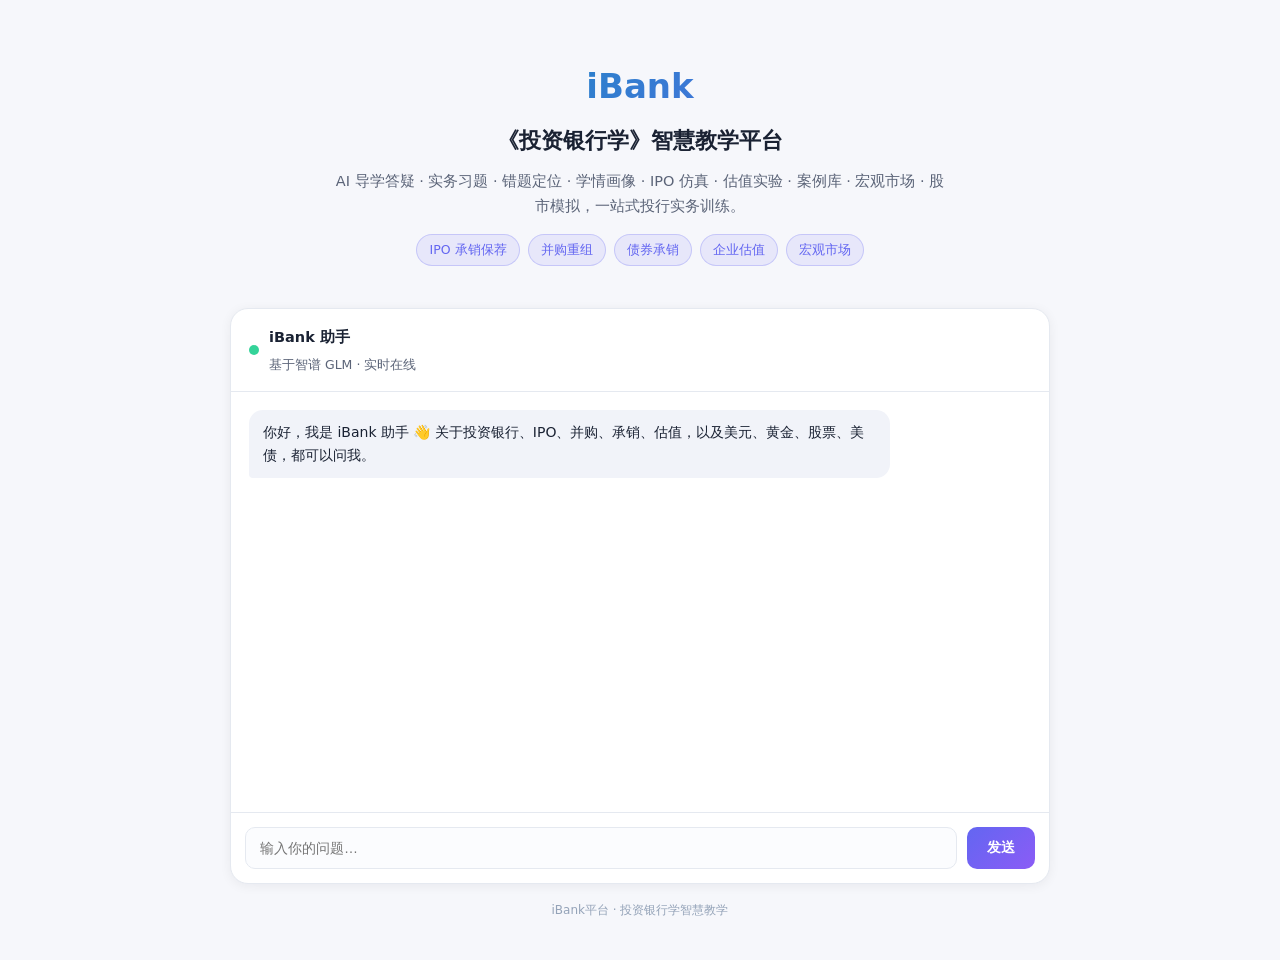
==== ai-chat.html @ f3068452 "Add files via upload" ====
<!DOCTYPE html>
<html lang="zh-CN">
<head>
<meta charset="UTF-8" />
<meta name="viewport" content="width=device-width, initial-scale=1.0" />
<title>iBank平台 · AI 智能问答</title>
<style>
  :root {
    --bg: #f6f7fb;
    --card: #ffffff;
    --border: #e5e9f0;
    --text: #1a2233;
    --muted: #5b6478;
    --accent: #6366f1;
    --cyan: #0891b2;
  }
  * { box-sizing: border-box; margin: 0; padding: 0; }
  body {
    font-family: "PingFang SC", "Microsoft YaHei", system-ui, sans-serif;
    background: var(--bg); color: var(--text); line-height: 1.7;
    min-height: 100vh;
  }
  .wrap { max-width: 860px; margin: 0 auto; padding: 28px 20px 40px; }

  /* ===== 上半部分：静态项目介绍（保底展示） ===== */
  .hero { text-align: center; padding: 30px 20px 22px; }
  .hero .logo { font-size: 34px; font-weight: 800;
    background: linear-gradient(135deg, #0891b2, #6366f1);
    -webkit-background-clip: text; background-clip: text; color: transparent; }
  .hero h1 { font-size: 22px; margin-top: 6px; }
  .hero p { color: var(--muted); font-size: 14.5px; margin-top: 10px; max-width: 620px; margin-left: auto; margin-right: auto; }
  .tags { display: flex; flex-wrap: wrap; gap: 8px; justify-content: center; margin-top: 16px; }
  .tag { font-size: 12.5px; color: var(--accent); background: rgba(99,102,241,0.1);
    border: 1px solid rgba(99,102,241,0.25); padding: 4px 12px; border-radius: 999px; }

  /* ===== 下半部分：AI 对话区 ===== */
  .chat-card {
    background: var(--card); border: 1px solid var(--border); border-radius: 18px;
    box-shadow: 0 2px 12px rgba(16,24,40,0.06); overflow: hidden; margin-top: 20px;
  }
  .chat-head { padding: 14px 18px; border-bottom: 1px solid var(--border); display: flex; align-items: center; gap: 10px; }
  .chat-head .dot { width: 10px; height: 10px; border-radius: 50%; background: #34d399; }
  .chat-head b { font-size: 14.5px; }
  .chat-head span { font-size: 12.5px; color: var(--muted); }
  .chat-body { height: 420px; overflow-y: auto; padding: 18px; display: flex; flex-direction: column; gap: 12px; }
  .msg { max-width: 82%; padding: 11px 14px; border-radius: 14px; font-size: 14px; line-height: 1.65; white-space: pre-wrap; word-break: break-word; }
  .msg.bot { align-self: flex-start; background: #f1f3f9; color: var(--text); border-bottom-left-radius: 4px; }
  .msg.user { align-self: flex-end; background: linear-gradient(135deg, #6366f1, #8b5cf6); color: #fff; border-bottom-right-radius: 4px; }
  .msg .cursor { display: inline-block; width: 8px; height: 15px; background: var(--accent); vertical-align: text-bottom; animation: blink 0.9s steps(2) infinite; margin-left: 2px; }
  @keyframes blink { 50% { opacity: 0; } }
  .chat-input { display: flex; gap: 10px; padding: 14px; border-top: 1px solid var(--border); }
  .chat-input input { flex: 1; height: 42px; padding: 0 14px; border-radius: 10px;
    border: 1px solid var(--border); background: #fbfcfe; font-size: 14px; color: var(--text); outline: none; }
  .chat-input input:focus { border-color: var(--accent); }
  .chat-input button { height: 42px; padding: 0 20px; border: none; border-radius: 10px;
    background: linear-gradient(135deg, #6366f1, #8b5cf6); color: #fff; font-size: 14px; font-weight: 600; cursor: pointer; }
  .chat-input button:disabled { opacity: 0.5; cursor: not-allowed; }
  .foot { text-align: center; color: #94a3b8; font-size: 12px; margin-top: 16px; }
</style>
</head>
<body>
<div class="wrap">

  <!-- ===== 静态项目介绍 ===== -->
  <header class="hero">
    <div class="logo">iBank</div>
    <h1>《投资银行学》智慧教学平台</h1>
    <p>AI 导学答疑 · 实务习题 · 错题定位 · 学情画像 · IPO 仿真 · 估值实验 · 案例库 · 宏观市场 · 股市模拟，一站式投行实务训练。</p>
    <div class="tags">
      <span class="tag">IPO 承销保荐</span>
      <span class="tag">并购重组</span>
      <span class="tag">债券承销</span>
      <span class="tag">企业估值</span>
      <span class="tag">宏观市场</span>
    </div>
  </header>

  <!-- ===== AI 对话区 ===== -->
  <div class="chat-card">
    <div class="chat-head">
      <span class="dot"></span>
      <div><b>iBank 助手</b><br/><span>基于智谱 GLM · 实时在线</span></div>
    </div>
    <div class="chat-body" id="chat-body">
      <div class="msg bot">你好，我是 iBank 助手 👋 关于投资银行、IPO、并购、承销、估值，以及美元、黄金、股票、美债，都可以问我。</div>
    </div>
    <form class="chat-input" id="chat-form">
      <input id="chat-input" type="text" placeholder="输入你的问题…" autocomplete="off" />
      <button type="submit" id="send-btn">发送</button>
    </form>
  </div>

  <p class="foot">iBank平台 · 投资银行学智慧教学</p>
</div>

<script>
  // ============================================================
  // ⬇️ 只需把这一行换成你的腾讯云 SCF 云函数公网地址
  //    （形如 https://service-xxxx.gz.apigw.tencentcs.com/release/）
  // ============================================================
  const SCF_URL = 'https://1490473252-kur02r1gqf.ap-guangzhou.tencentscf.com';

  const body = document.getElementById('chat-body');
  const form = document.getElementById('chat-form');
  const input = document.getElementById('chat-input');
  const btn = document.getElementById('send-btn');
  const history = [];   // 多轮对话历史 [{role, content}]

  function addMsg(text, who) {
    const div = document.createElement('div');
    div.className = 'msg ' + who;
    div.textContent = text;
    body.appendChild(div);
    body.scrollTop = body.scrollHeight;
    return div;
  }

  // 后端不可用时的兜底提示
  function showUnavailable() {
    addMsg('AI问答功能正在迭代优化中，敬请期待', 'bot');
  }

  // 判断后端地址是否已配置
  function backendReady() {
    return SCF_URL && SCF_URL.indexOf('在这里填') === -1;
  }

  form.addEventListener('submit', async function (e) {
    e.preventDefault();
    const q = input.value.trim();
    if (!q) return;
    input.value = '';
    addMsg(q, 'user');
    history.push({ role: 'user', content: q });

    // 未配置后端地址 → 显示兜底提示
    if (!backendReady()) { showUnavailable(); return; }

    const reply = addMsg('', 'bot');
    const cursor = document.createElement('span');
    cursor.className = 'cursor';
    reply.appendChild(cursor);
    btn.disabled = true;
    let fullText = '';

    try {
      const resp = await fetch(SCF_URL, {
        method: 'POST',
        headers: { 'Content-Type': 'application/json' },
        body: JSON.stringify({ messages: history })
      });

      if (!resp.ok) throw new Error('HTTP ' + resp.status);

      // 读取 SSE 流，逐字渲染（打字机效果）
      const reader = resp.body.getReader();
      const decoder = new TextDecoder('utf-8');
      let buffer = '';

      while (true) {
        const { done, value } = await reader.read();
        if (done) break;
        buffer += decoder.decode(value, { stream: true });
        const lines = buffer.split('\n');
        buffer = lines.pop();
        for (const line of lines) {
          const s = line.trim();
          if (!s.startsWith('data:')) continue;
          const dataStr = s.slice(5).trim();
          if (dataStr === '[DONE]') continue;
          try {
            const obj = JSON.parse(dataStr);
            if (obj.content) {
              fullText += obj.content;
              reply.firstChild.textContent = fullText;
              reply.appendChild(cursor);   // 光标保持在末尾
              body.scrollTop = body.scrollHeight;
            }
            if (obj.error) {
              fullText += '（出错：' + obj.error + '）';
              reply.firstChild.textContent = fullText;
            }
          } catch (err) { /* 忽略非 JSON 行 */ }
        }
      }

      if (!fullText) { fullText = '（无返回内容）'; reply.firstChild.textContent = fullText; }
      history.push({ role: 'assistant', content: fullText });
    } catch (err) {
      reply.firstChild.textContent = '';
      reply.textContent = 'AI问答功能正在迭代优化中，敬请期待';
    } finally {
      cursor.remove();
      btn.disabled = false;
      body.scrollTop = body.scrollHeight;
    }
  });
</script>
</body>
</html>
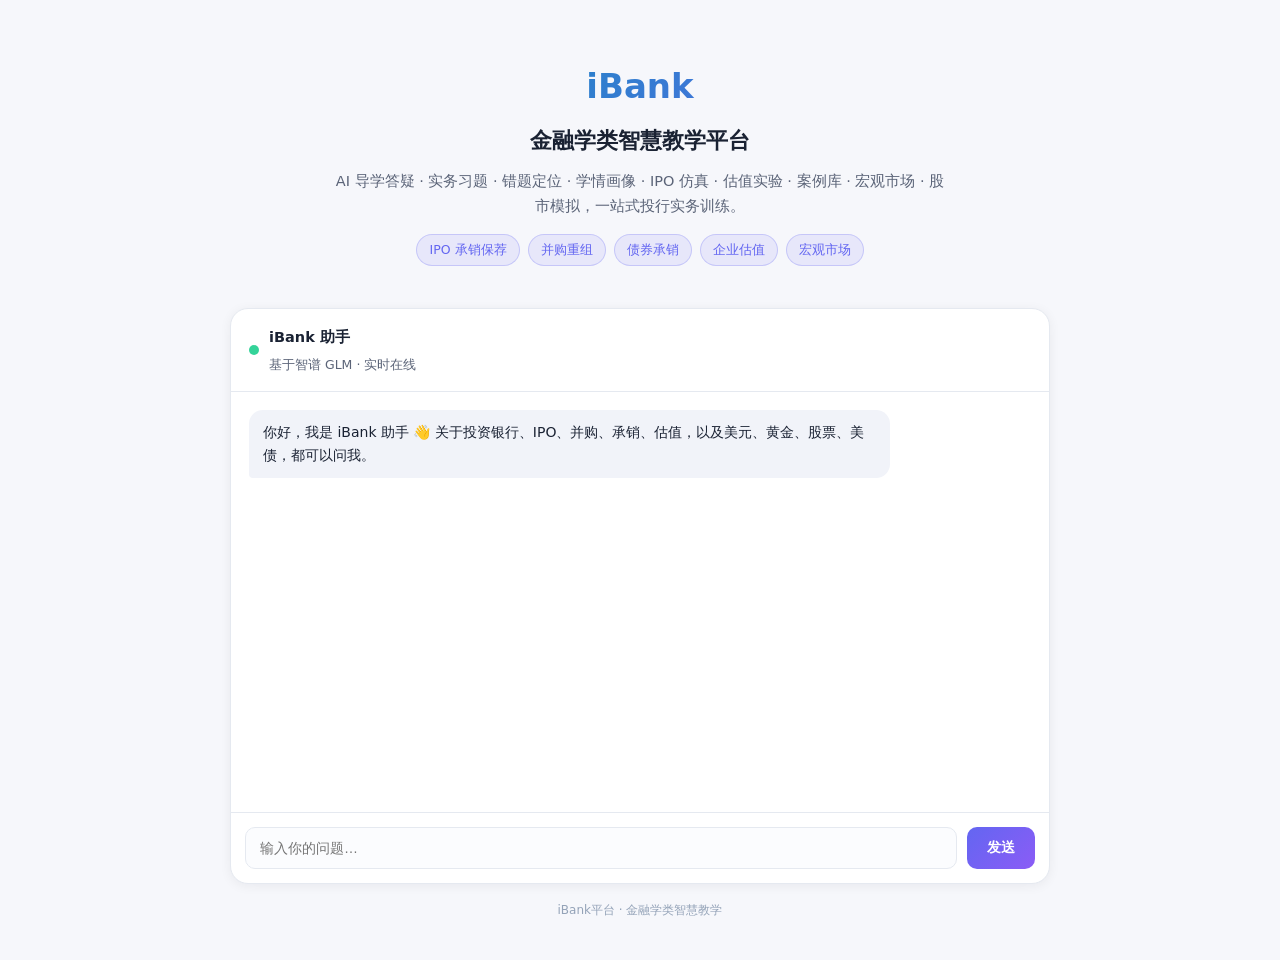
==== commit daa66474: "站名修改" ====
--- a/ai-chat.html
+++ b/ai-chat.html
@@ -3,7 +3,7 @@
 <head>
 <meta charset="UTF-8" />
 <meta name="viewport" content="width=device-width, initial-scale=1.0" />
-<title>iBank平台 · AI 智能问答</title>
+<title>iBank平台 · 金融学类 AI 智能问答</title>
 <style>
   :root {
     --bg: #f6f7fb;
@@ -64,7 +64,7 @@
   <!-- ===== 静态项目介绍 ===== -->
   <header class="hero">
     <div class="logo">iBank</div>
-    <h1>《投资银行学》智慧教学平台</h1>
+    <h1>金融学类智慧教学平台</h1>
     <p>AI 导学答疑 · 实务习题 · 错题定位 · 学情画像 · IPO 仿真 · 估值实验 · 案例库 · 宏观市场 · 股市模拟，一站式投行实务训练。</p>
     <div class="tags">
       <span class="tag">IPO 承销保荐</span>
@@ -90,7 +90,7 @@
     </form>
   </div>
 
-  <p class="foot">iBank平台 · 投资银行学智慧教学</p>
+  <p class="foot">iBank平台 · 金融学类智慧教学</p>
 </div>
 
 <script>
@@ -142,6 +142,13 @@
     reply.appendChild(cursor);
     btn.disabled = true;
     let fullText = '';
+    // 把文字写进 reply（而不是光标），再让光标跟在文字后面
+    function render(t) {
+      fullText = t;
+      reply.textContent = fullText;
+      reply.appendChild(cursor);
+      body.scrollTop = body.scrollHeight;
+    }
 
     try {
       const resp = await fetch(SCF_URL, {
@@ -170,25 +177,17 @@
           if (dataStr === '[DONE]') continue;
           try {
             const obj = JSON.parse(dataStr);
-            if (obj.content) {
-              fullText += obj.content;
-              reply.firstChild.textContent = fullText;
-              reply.appendChild(cursor);   // 光标保持在末尾
-              body.scrollTop = body.scrollHeight;
-            }
-            if (obj.error) {
-              fullText += '（出错：' + obj.error + '）';
-              reply.firstChild.textContent = fullText;
-            }
+            if (obj.content) render(fullText + obj.content);
+            if (obj.error) render(fullText + '（出错：' + obj.error + '）');
           } catch (err) { /* 忽略非 JSON 行 */ }
         }
       }
 
-      if (!fullText) { fullText = '（无返回内容）'; reply.firstChild.textContent = fullText; }
+      if (!fullText) render('（无返回内容）');
       history.push({ role: 'assistant', content: fullText });
     } catch (err) {
-      reply.firstChild.textContent = '';
-      reply.textContent = 'AI问答功能正在迭代优化中，敬请期待';
+      fullText = 'AI问答功能正在迭代优化中，敬请期待';
+      reply.textContent = fullText;
     } finally {
       cursor.remove();
       btn.disabled = false;
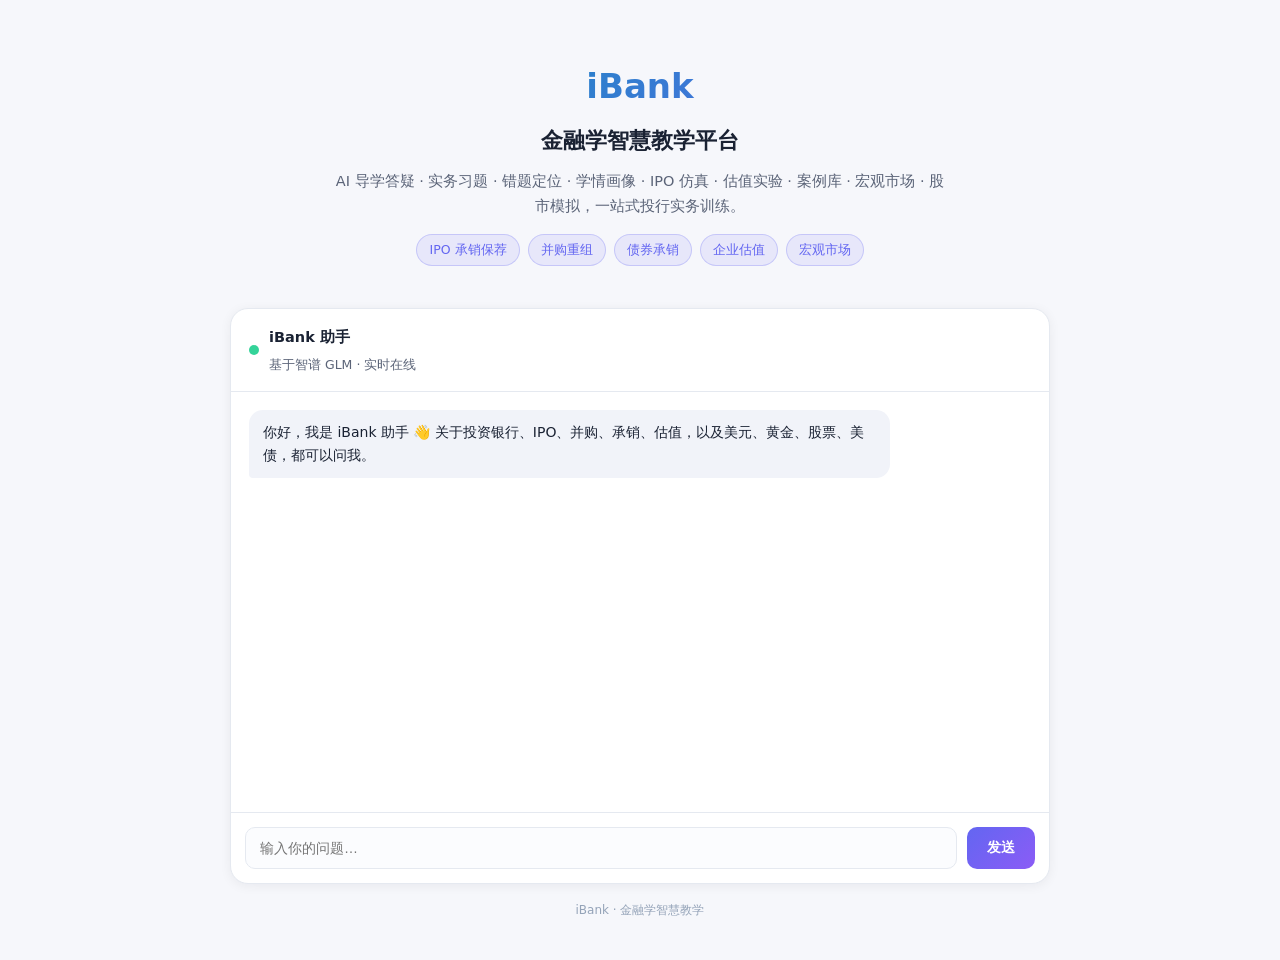
==== commit f5826987: "v131 平台品牌改名：iBank · 金融学智慧课堂 平台拟从《投资银行学》课程扩充至整个金融学专业，先统一品牌口径。  改名口径： - 品牌代号 iBank 保留（与线上 URL / PWA id" ====
--- a/ai-chat.html
+++ b/ai-chat.html
@@ -3,7 +3,7 @@
 <head>
 <meta charset="UTF-8" />
 <meta name="viewport" content="width=device-width, initial-scale=1.0" />
-<title>iBank平台 · 金融学类 AI 智能问答</title>
+<title>iBank · 金融学 AI 智能问答</title>
 <style>
   :root {
     --bg: #f6f7fb;
@@ -64,7 +64,7 @@
   <!-- ===== 静态项目介绍 ===== -->
   <header class="hero">
     <div class="logo">iBank</div>
-    <h1>金融学类智慧教学平台</h1>
+    <h1>金融学智慧教学平台</h1>
     <p>AI 导学答疑 · 实务习题 · 错题定位 · 学情画像 · IPO 仿真 · 估值实验 · 案例库 · 宏观市场 · 股市模拟，一站式投行实务训练。</p>
     <div class="tags">
       <span class="tag">IPO 承销保荐</span>
@@ -90,7 +90,7 @@
     </form>
   </div>
 
-  <p class="foot">iBank平台 · 金融学类智慧教学</p>
+  <p class="foot">iBank · 金融学智慧教学</p>
 </div>
 
 <script>
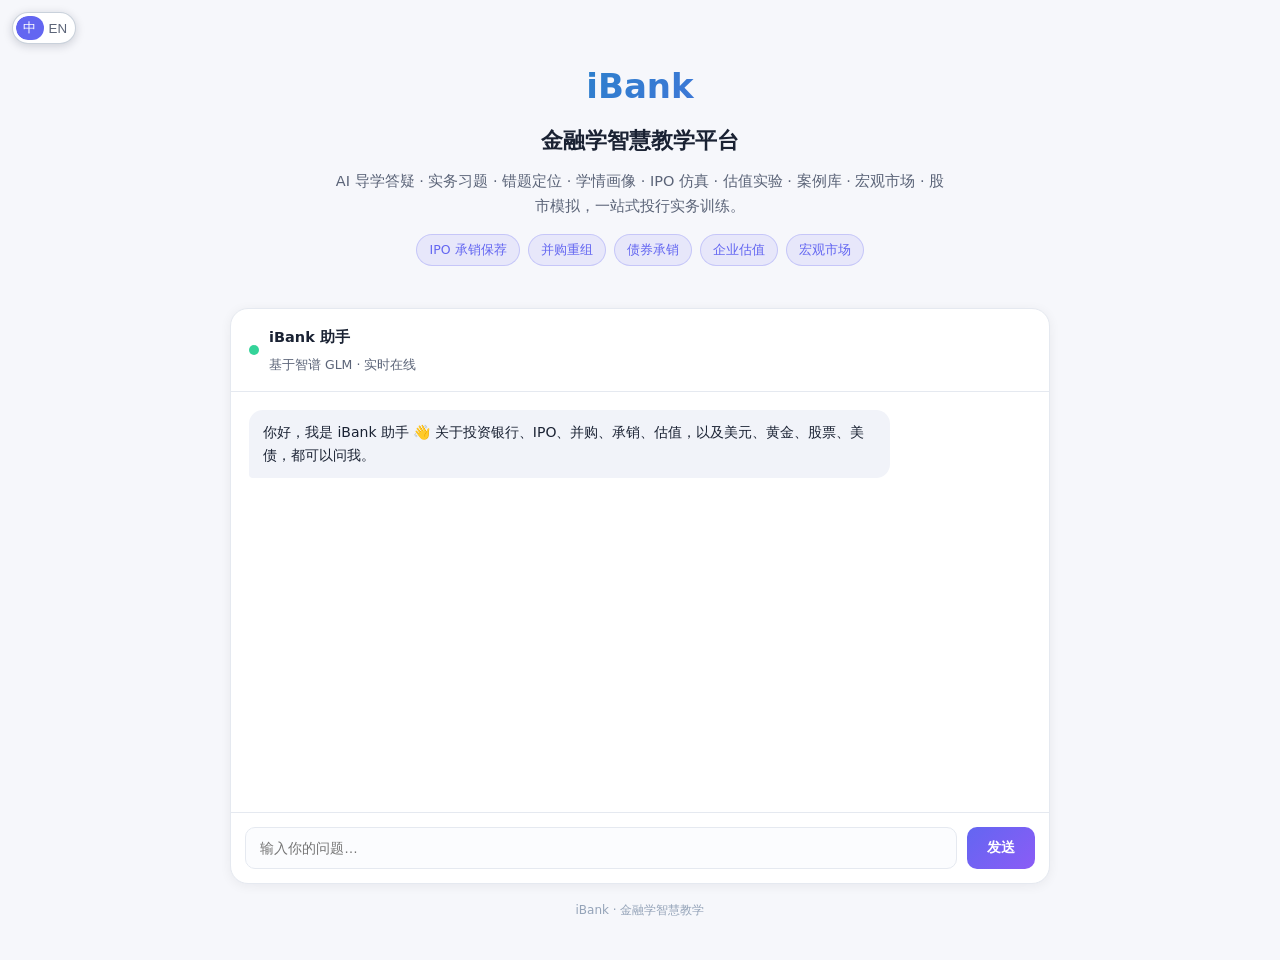
==== commit f07eee9c: "v166 i18n 全站覆盖：教师端拆 data-i18n-skip 豁免 + 字典增补 503 条/正则 22 条 + ai-chat 接入语言层 + SW v51；全站 EN 态残留 693→0，" ====
--- a/ai-chat.html
+++ b/ai-chat.html
@@ -195,5 +195,9 @@
     }
   });
 </script>
+<link rel="stylesheet" href="static/i18n.css?v=166">
+<button id="ibk-lang-btn" class="ibk-floating lang-switch" type="button" data-i18n-skip role="switch" aria-checked="false" title="Switch language / 切换语言"><span class="ls-track"><span class="ls-knob"></span><span class="ls-opt ls-opt-zh">中</span><span class="ls-opt ls-opt-en">EN</span></span><span id="ibk-lang-txt" class="ls-sr">EN</span></button>
+<script src="static/i18n-dict.js?v=166"></script>
+<script src="static/i18n.js?v=166"></script>
 </body>
 </html>
--- a/static/i18n.css
+++ b/static/i18n.css
@@ -0,0 +1,33 @@
+/* iBank 中英双语：语言按钮 + 伪元素文案覆盖。由 tools/ship_to_source.py 生成，勿手改。 */
+/* v147 左右拖动 switch：左「中」/ 右「EN」，滑块高亮当前语言。
+   保留 #ibk-lang-btn id 与 click 切换——大量验收脚本依赖它 programmatic click。
+   视觉与 #login-top-btn 同一层级：细边胶囊、不抢眼；当前语言靠滑块位置表达，
+   不再用"按钮文案显示目标语言"的旧做法。 */
+#ibk-lang-btn.lang-switch{position:relative;display:inline-flex;align-items:center;
+  width:64px;height:32px;padding:3px;box-sizing:border-box;flex:0 0 auto;
+  border:1px solid var(--panel-border,rgba(148,163,184,.5));border-radius:999px;
+  background:var(--panel,#fff);color:var(--muted);cursor:pointer;user-select:none;
+  touch-action:none;transition:border-color .16s ease}
+#ibk-lang-btn.lang-switch:hover{border-color:var(--accent,#6366f1)}
+.ls-track{position:relative;display:flex;width:100%;height:100%;align-items:center;
+  border-radius:999px;overflow:hidden}
+.ls-knob{position:absolute;top:0;left:0;width:50%;height:100%;border-radius:999px;
+  background:var(--accent-solid,var(--accent,#6366f1));z-index:0;
+  transition:transform .2s cubic-bezier(.2,.8,.2,1)}
+#ibk-lang-btn.ibk-en .ls-knob{transform:translateX(100%)}
+.ls-opt{position:relative;z-index:1;flex:1;text-align:center;
+  font:600 11.5px/1 inherit;letter-spacing:.2px;transition:color .2s ease;pointer-events:none}
+#ibk-lang-btn:not(.ibk-en) .ls-opt-zh{color:#fff}
+#ibk-lang-btn.ibk-en .ls-opt-en{color:#fff}
+.ls-sr{position:absolute;width:1px;height:1px;overflow:hidden;clip:rect(0 0 0 0);white-space:nowrap}
+/* 独立页面兜底：没有导航栏时放左上角，避免沉到长文档底部 */
+body > #ibk-lang-btn.ibk-floating{position:fixed;top:12px;left:12px;z-index:2147483000;
+  border-radius:999px;background:var(--panel,#fff);box-shadow:0 2px 10px rgba(15,23,42,.18)}
+@media (max-width:640px){
+  #ibk-lang-btn.lang-switch{width:58px;height:29px;padding:2px}
+}
+/* 伪元素里的文案（content:'模拟数据' 这类）改不了 DOM 文本，只能靠更高优先级的规则覆盖。
+   挂在 html[lang="en"] 下，切回中文时自动失效。 */
+html[lang="en"] #sim-chart-title::after{content:'Simulated data'}
+html[lang="en"] .fold-panel > summary::after{content:'▾ Expand'}
+html[lang="en"] .fold-panel[open] > summary::after{content:'▴ Collapse'}
